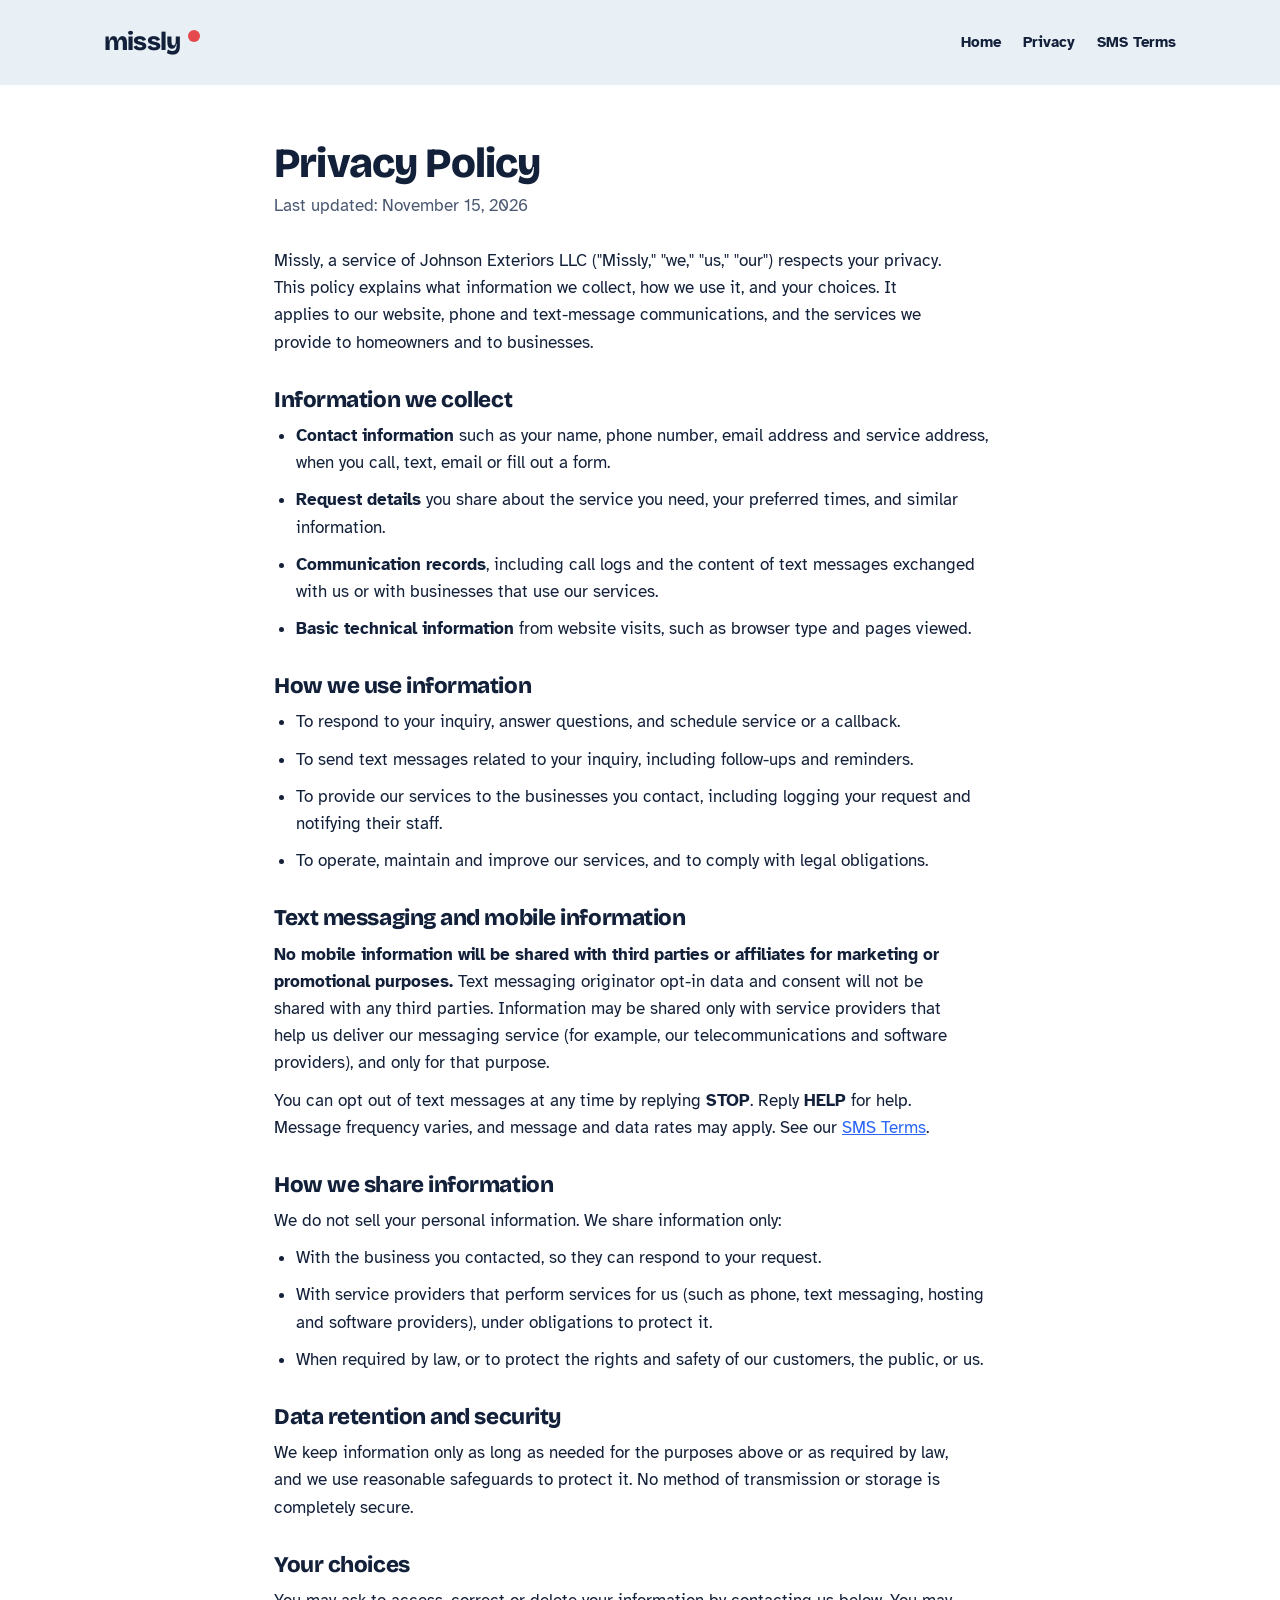
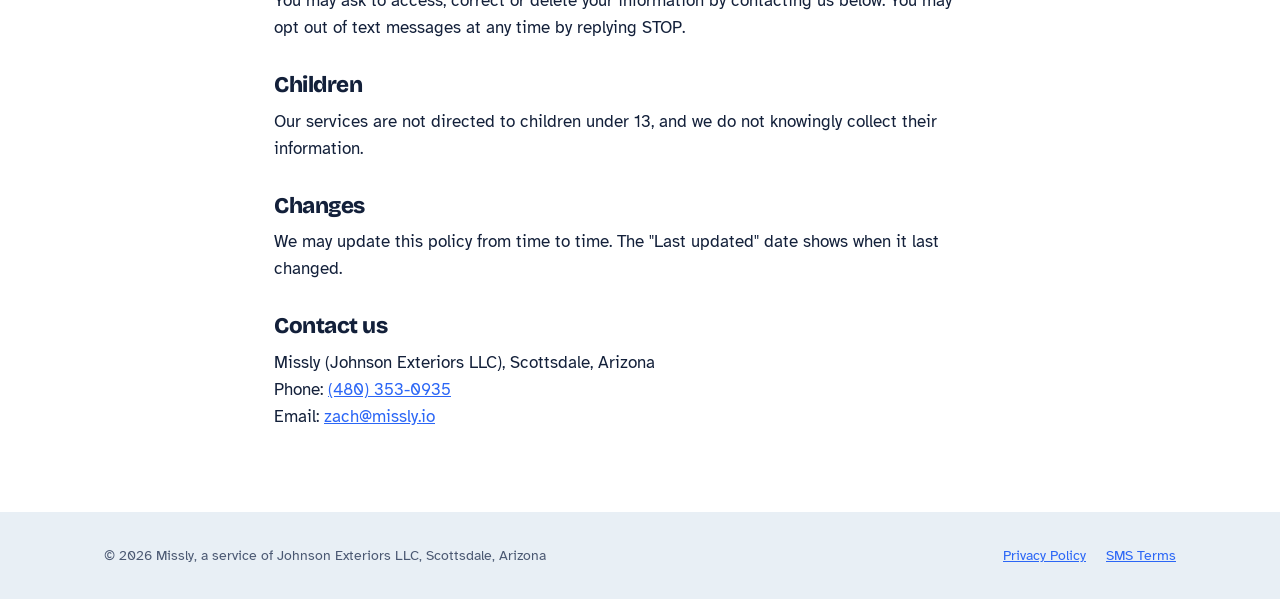
==== privacy.html @ 27883caa "Launch Missly site Co-Authored-By: Claude Opus 5.5 <noreply@anthropic.com> Claude-Session: https://c" ====
<!DOCTYPE html>
<html lang="en">
<head>
<meta charset="utf-8">
<meta name="viewport" content="width=device-width, initial-scale=1">
<title>Privacy Policy | Missly</title>
<link rel="preconnect" href="https://fonts.googleapis.com">
<link rel="preconnect" href="https://fonts.gstatic.com" crossorigin>
<link href="https://fonts.googleapis.com/css2?family=Atkinson+Hyperlegible:wght@400;700&family=Bricolage+Grotesque:opsz,wght@12..96,600;12..96,800&display=swap" rel="stylesheet">
<link rel="stylesheet" href="style.css">
</head>
<body>
<header class="site"><div class="wrap">
  <a class="logo" href="index.html" aria-label="Missly home">missly<i aria-hidden="true"></i></a>
  <nav><a href="index.html">Home</a><a href="privacy.html">Privacy</a><a href="terms.html">SMS Terms</a></nav>
</div></header>

<main class="legal"><div class="wrap">
  <h1>Privacy Policy</h1>
  <p class="updated">Last updated: November 15, 2026</p>

  <p>Missly, a service of Johnson Exteriors LLC ("Missly," "we," "us," "our") respects your privacy. This policy explains what information we collect, how we use it, and your choices. It applies to our website, phone and text-message communications, and the services we provide to homeowners and to businesses.</p>

  <h2>Information we collect</h2>
  <ul>
    <li><b>Contact information</b> such as your name, phone number, email address and service address, when you call, text, email or fill out a form.</li>
    <li><b>Request details</b> you share about the service you need, your preferred times, and similar information.</li>
    <li><b>Communication records</b>, including call logs and the content of text messages exchanged with us or with businesses that use our services.</li>
    <li><b>Basic technical information</b> from website visits, such as browser type and pages viewed.</li>
  </ul>

  <h2>How we use information</h2>
  <ul>
    <li>To respond to your inquiry, answer questions, and schedule service or a callback.</li>
    <li>To send text messages related to your inquiry, including follow-ups and reminders.</li>
    <li>To provide our services to the businesses you contact, including logging your request and notifying their staff.</li>
    <li>To operate, maintain and improve our services, and to comply with legal obligations.</li>
  </ul>

  <h2>Text messaging and mobile information</h2>
  <p><b>No mobile information will be shared with third parties or affiliates for marketing or promotional purposes.</b> Text messaging originator opt-in data and consent will not be shared with any third parties. Information may be shared only with service providers that help us deliver our messaging service (for example, our telecommunications and software providers), and only for that purpose.</p>
  <p>You can opt out of text messages at any time by replying <b>STOP</b>. Reply <b>HELP</b> for help. Message frequency varies, and message and data rates may apply. See our <a href="terms.html">SMS Terms</a>.</p>

  <h2>How we share information</h2>
  <p>We do not sell your personal information. We share information only:</p>
  <ul>
    <li>With the business you contacted, so they can respond to your request.</li>
    <li>With service providers that perform services for us (such as phone, text messaging, hosting and software providers), under obligations to protect it.</li>
    <li>When required by law, or to protect the rights and safety of our customers, the public, or us.</li>
  </ul>

  <h2>Data retention and security</h2>
  <p>We keep information only as long as needed for the purposes above or as required by law, and we use reasonable safeguards to protect it. No method of transmission or storage is completely secure.</p>

  <h2>Your choices</h2>
  <p>You may ask to access, correct or delete your information by contacting us below. You may opt out of text messages at any time by replying STOP.</p>

  <h2>Children</h2>
  <p>Our services are not directed to children under 13, and we do not knowingly collect their information.</p>

  <h2>Changes</h2>
  <p>We may update this policy from time to time. The "Last updated" date shows when it last changed.</p>

  <h2>Contact us</h2>
  <p>Missly (Johnson Exteriors LLC), Scottsdale, Arizona<br>
  Phone: <a href="tel:+14803530935">(480) 353-0935</a><br>
  Email: <a href="mailto:zach@missly.io">zach@missly.io</a></p>
</div></main>

<footer><div class="wrap">
  <p>&copy; 2026 Missly, a service of Johnson Exteriors LLC, Scottsdale, Arizona</p>
  <nav><a href="privacy.html">Privacy Policy</a><a href="terms.html">SMS Terms</a></nav>
</div></footer>
</body>
</html>
---- style.css ----
:root{
  --sky:#E8EFF5;
  --paper:#FFFFFF;
  --ink:#13203A;
  --ink-soft:#4A5872;
  --blue:#2B66F6;
  --red:#E5484D;
  --sun:#FFC23D;
  --line:#CBD6E2;
  --display:"Bricolage Grotesque",system-ui,sans-serif;
  --body:"Atkinson Hyperlegible",system-ui,sans-serif;
}
*{box-sizing:border-box;margin:0;padding:0}
html{scroll-behavior:smooth}
body{background:var(--sky);color:var(--ink);font:400 1.0625rem/1.6 var(--body);-webkit-font-smoothing:antialiased}
a{color:var(--blue)}
a:focus-visible,button:focus-visible,summary:focus-visible{outline:3px solid var(--blue);outline-offset:3px;border-radius:4px}
.wrap{max-width:1120px;margin:0 auto;padding:0 24px}
h1,h2,h3{font-family:var(--display);line-height:1.08;letter-spacing:-.02em}
h2{font-size:clamp(1.9rem,4vw,2.75rem);font-weight:800;margin-bottom:.5em}
h3{font-size:1.25rem;font-weight:700;margin-bottom:.35em}
p{max-width:62ch}

/* header */
.site{padding:22px 0}
.site .wrap{display:flex;align-items:center;justify-content:space-between;gap:16px}
.logo{font-family:var(--display);font-weight:800;font-size:1.6rem;color:var(--ink);text-decoration:none;letter-spacing:-.03em;display:inline-flex;align-items:center;gap:8px}
.logo i{width:12px;height:12px;border-radius:50%;background:var(--red);display:inline-block;transform:translateY(-6px)}
.site nav{display:flex;gap:22px}
.site nav a{color:var(--ink);text-decoration:none;font-weight:700;font-size:.95rem}
.site nav a:hover{color:var(--blue)}
@media(max-width:640px){.site nav a:not(.nav-cta){display:none}}

.btn{display:inline-block;background:var(--sun);color:var(--ink);font-weight:700;text-decoration:none;padding:14px 22px;border-radius:999px;border:2px solid var(--ink);box-shadow:3px 3px 0 var(--ink);transition:transform .12s,box-shadow .12s}
.btn:hover{transform:translate(-1px,-1px);box-shadow:4px 4px 0 var(--ink)}
.btn:active{transform:translate(2px,2px);box-shadow:1px 1px 0 var(--ink)}
.btn.small{padding:8px 16px;font-size:.95rem;box-shadow:2px 2px 0 var(--ink)}
.textlink{font-weight:700;margin-left:18px}

/* hero */
.hero{padding:40px 0 88px}
.hero .wrap{display:grid;grid-template-columns:1.1fr .9fr;gap:56px;align-items:center}
.hero h1{font-size:clamp(2.6rem,6.4vw,4.6rem);font-weight:800;letter-spacing:-.035em;margin-bottom:22px}
.hero .lede{font-size:1.2rem;color:var(--ink-soft);margin-bottom:32px;max-width:46ch}
.hero .fine{margin-top:18px;font-size:.95rem;color:var(--ink-soft)}
@media(max-width:860px){.hero .wrap{grid-template-columns:1fr;gap:48px}.phone{justify-self:center}}

/* phone */
.phone{width:min(340px,100%);background:var(--ink);border-radius:44px;padding:12px;box-shadow:0 30px 60px -20px rgba(19,32,58,.45)}
.screen{background:#F7F9FB;border-radius:34px;overflow:hidden;min-height:540px;display:flex;flex-direction:column}
.notch{width:110px;height:26px;background:var(--ink);border-radius:0 0 16px 16px;margin:0 auto}
.missed{margin:18px 14px 6px;background:var(--paper);border-radius:18px;padding:12px 14px;display:flex;gap:12px;align-items:center;box-shadow:0 1px 0 var(--line)}
.missed .ic{width:36px;height:36px;border-radius:10px;background:var(--red);display:grid;place-items:center;flex:none}
.missed b{display:block;font-size:.9rem}
.missed span{font-size:.85rem;color:var(--ink-soft)}
.thread-head{text-align:center;font-size:.8rem;color:var(--ink-soft);padding:14px 0 6px}
.thread-head strong{display:block;color:var(--ink);font-size:.95rem}
.thread{padding:6px 14px 18px;display:flex;flex-direction:column;gap:8px}
.bubble{max-width:82%;padding:9px 13px;border-radius:18px;font-size:.92rem;line-height:1.35}
.bubble.out{align-self:flex-end;background:var(--blue);color:#fff;border-bottom-right-radius:6px}
.bubble.in{align-self:flex-start;background:#E3E8EF;border-bottom-left-radius:6px}
.stamp{align-self:center;font-size:.72rem;color:var(--ink-soft);margin:2px 0}

/* one orchestrated load sequence */
@media (prefers-reduced-motion:no-preference){
  .seq{opacity:0;transform:translateY(8px);animation:pop .35s ease-out forwards}
  .seq.s1{animation-delay:.3s}.seq.s2{animation-delay:1.1s}.seq.s3{animation-delay:1.5s}
  .seq.s4{animation-delay:2.6s}.seq.s5{animation-delay:3.6s}.seq.s6{animation-delay:4.6s}
  @keyframes pop{to{opacity:1;transform:none}}
}

/* sections */
section{padding:88px 0}
section.light{background:var(--paper)}
.intro{color:var(--ink-soft);font-size:1.15rem;margin-bottom:48px}

/* how it works: real sequence */
.steps{list-style:none;display:grid;grid-template-columns:repeat(4,1fr);gap:28px;counter-reset:s;position:relative}
.steps::before{content:"";position:absolute;top:22px;left:22px;right:22px;height:2px;background:var(--line)}
.steps li{position:relative;counter-increment:s}
.steps li::before{content:counter(s);display:grid;place-items:center;width:46px;height:46px;border-radius:50%;background:var(--paper);border:2px solid var(--ink);font:800 1.15rem var(--display);margin-bottom:18px;position:relative}
.steps li:first-child::before{background:var(--red);border-color:var(--red);color:#fff}
.steps p{color:var(--ink-soft);font-size:1rem}
@media(max-width:860px){.steps{grid-template-columns:1fr 1fr}.steps::before{display:none}}
@media(max-width:520px){.steps{grid-template-columns:1fr}}

/* owner alert */
.alert-wrap{display:grid;grid-template-columns:1fr 1fr;gap:56px;align-items:center}
.alert{background:var(--sky);border-radius:22px;padding:22px;border:2px solid var(--ink)}
.alert .from{font-size:.85rem;color:var(--ink-soft);margin-bottom:10px}
.alert .msg{background:#E3E8EF;border-radius:18px;border-bottom-left-radius:6px;padding:14px 16px;font-size:.98rem;line-height:1.5}
.alert .msg b{display:block;margin-bottom:4px}
.checks{list-style:none;margin-top:22px}
.checks li{padding:10px 0 10px 34px;position:relative;border-top:1px solid var(--line)}
.checks li::before{content:"";position:absolute;left:4px;top:15px;width:16px;height:9px;border:solid var(--blue);border-width:0 0 3px 3px;transform:rotate(-45deg)}
@media(max-width:860px){.alert-wrap{grid-template-columns:1fr;gap:36px}}

/* pricing */
.price{display:grid;grid-template-columns:auto 1fr;gap:56px;align-items:start;background:var(--paper);border:2px solid var(--ink);border-radius:28px;padding:44px;box-shadow:6px 6px 0 var(--ink)}
.price .amt{font-family:var(--display);font-weight:800;font-size:clamp(3.5rem,9vw,5.5rem);line-height:1;letter-spacing:-.04em}
.price .per{font-size:1.1rem;color:var(--ink-soft);margin:6px 0 24px}
.price ul{list-style:none}
.price li{padding:12px 0;border-bottom:1px solid var(--line)}
.price li:last-child{border:0}
@media(max-width:760px){.price{grid-template-columns:1fr;gap:28px;padding:28px}}

/* faq */
.faq{max-width:760px}
.faq details{border-bottom:1px solid var(--line);padding:18px 0}
.faq summary{font:700 1.15rem var(--display);cursor:pointer;list-style:none;display:flex;justify-content:space-between;gap:16px}
.faq summary::-webkit-details-marker{display:none}
.faq summary::after{content:"+";font-size:1.5rem;line-height:1;color:var(--blue);transition:transform .2s}
.faq details[open] summary::after{transform:rotate(45deg)}
.faq details p{margin-top:10px;color:var(--ink-soft)}

/* contact */
.contact{background:var(--ink);color:#fff}
.contact h2{color:#fff}
.contact .intro{color:#B9C4D6}
.contact-lines{display:flex;flex-wrap:wrap;gap:16px 40px;margin-top:28px;font-size:1.1rem}
.contact-lines a{color:var(--sun);font-weight:700}
.contact-lines span{display:block;font-size:.85rem;color:#B9C4D6}

footer{padding:32px 0;font-size:.9rem;color:var(--ink-soft)}
footer .wrap{display:flex;flex-wrap:wrap;gap:12px 24px;justify-content:space-between}
footer nav{display:flex;gap:20px}

/* legal pages */
.legal{background:var(--paper);padding:56px 0 72px}
.legal .wrap{max-width:780px}
.legal h1{font-size:2.6rem;font-weight:800;margin-bottom:6px}
.legal .updated{color:var(--ink-soft);margin-bottom:28px}
.legal h2{font-size:1.4rem;margin:32px 0 10px}
.legal p,.legal li{margin-bottom:10px}
.legal ul{padding-left:22px}
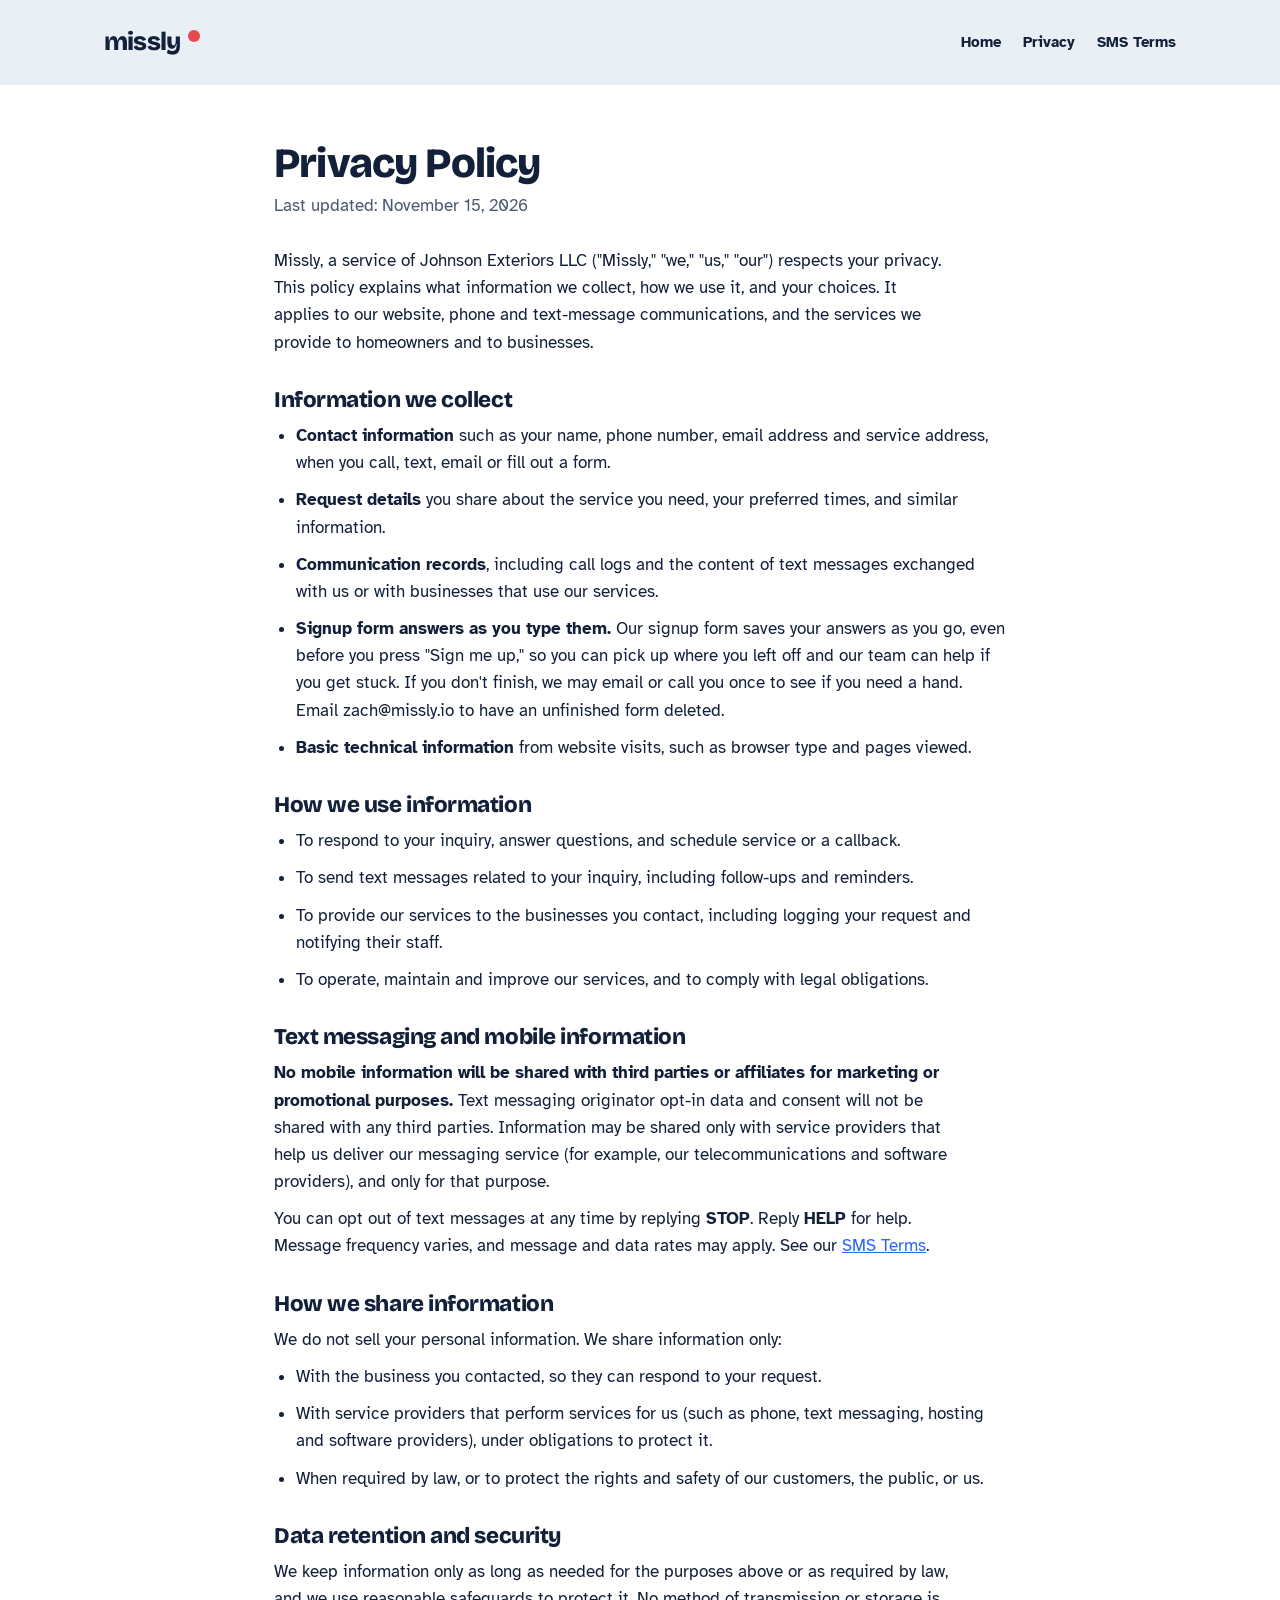
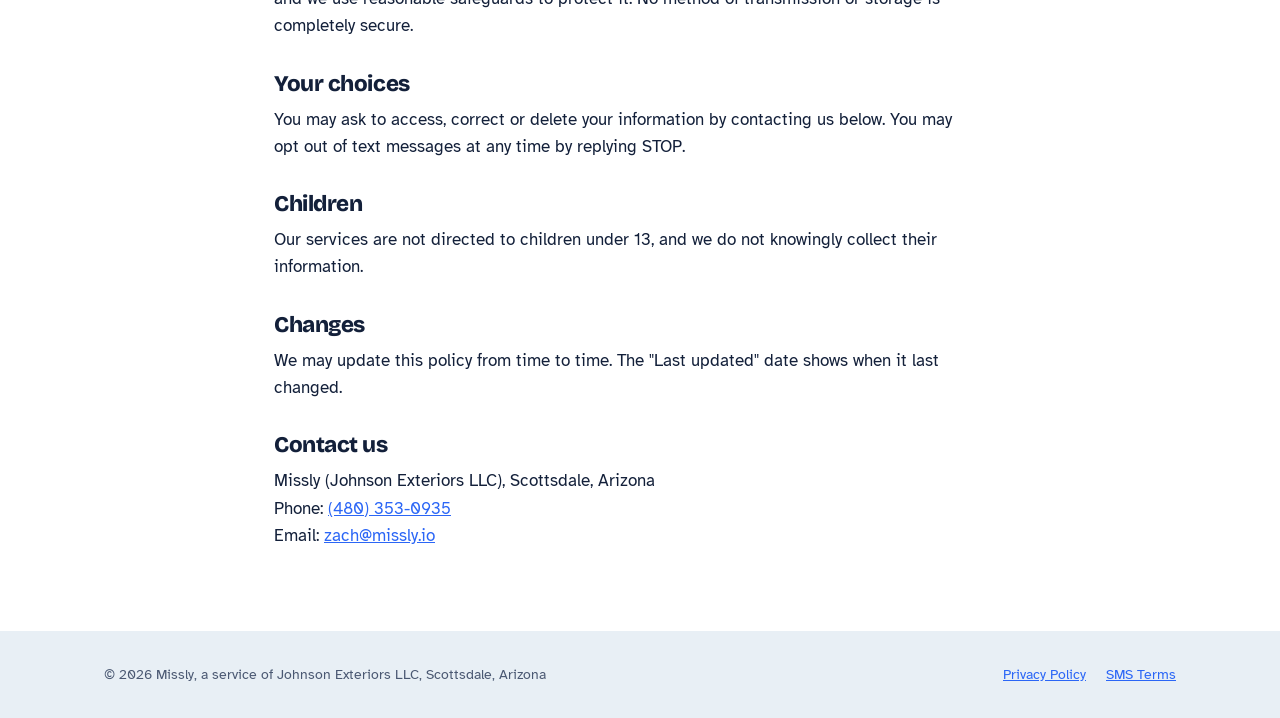
==== commit 73698ab4: "Save signup progress as visitors type, with disclosure Co-Authored-By: Claude Opus 5.5 <noreply@anth" ====
--- a/privacy.html
+++ b/privacy.html
@@ -26,6 +26,7 @@
     <li><b>Contact information</b> such as your name, phone number, email address and service address, when you call, text, email or fill out a form.</li>
     <li><b>Request details</b> you share about the service you need, your preferred times, and similar information.</li>
     <li><b>Communication records</b>, including call logs and the content of text messages exchanged with us or with businesses that use our services.</li>
+    <li><b>Signup form answers as you type them.</b> Our signup form saves your answers as you go, even before you press "Sign me up," so you can pick up where you left off and our team can help if you get stuck. If you don't finish, we may email or call you once to see if you need a hand. Email zach@missly.io to have an unfinished form deleted.</li>
     <li><b>Basic technical information</b> from website visits, such as browser type and pages viewed.</li>
   </ul>
 
--- a/style.css
+++ b/style.css
@@ -133,3 +133,151 @@
 .legal h2{font-size:1.4rem;margin:32px 0 10px}
 .legal p,.legal li{margin-bottom:10px}
 .legal ul{padding-left:22px}
+
+/* ---------- interactive demo ---------- */
+.try-wrap{display:grid;grid-template-columns:minmax(0,1fr) 340px;gap:56px;align-items:start}
+.try-copy .intro{margin-bottom:28px}
+.field{display:block;font-weight:700;font-size:.95rem;margin-bottom:10px}
+.field input,.field select,.field textarea{display:block;width:100%;margin-top:6px;font:400 1.05rem var(--body);color:var(--ink);background:var(--paper);border:2px solid var(--ink);border-radius:12px;padding:12px 14px}
+.field textarea{min-height:96px;resize:vertical}
+.field input:focus,.field select:focus,.field textarea:focus{outline:3px solid var(--blue);outline-offset:2px}
+.field .hint{display:block;font-weight:400;font-size:.88rem;color:var(--ink-soft);margin-top:4px}
+.fine{font-size:.9rem;color:var(--ink-soft)}
+.owner-alert{margin-top:28px;background:var(--paper);border:2px solid var(--ink);border-radius:22px;padding:20px;box-shadow:4px 4px 0 var(--ink)}
+.owner-alert .from{font-size:.85rem;color:var(--ink-soft);margin-bottom:10px}
+.owner-alert .msg{background:#E3E8EF;border-radius:18px;border-bottom-left-radius:6px;padding:14px 16px;font-size:.95rem;line-height:1.5;white-space:pre-line;margin-bottom:18px}
+.demo-phone{width:340px;max-width:100%}
+.demo-phone .screen{position:relative;height:560px}
+.demo-view{flex:1;display:flex;flex-direction:column;min-height:0}
+.demo-view[hidden]{display:none}
+#view-dial,#view-calling{align-items:center;justify-content:center;text-align:center;padding:24px}
+.dial-name{font:800 1.5rem var(--display);letter-spacing:-.02em;margin-bottom:4px}
+.dial-num,.call-status{color:var(--ink-soft)}
+.call-btn,.end-btn{width:72px;height:72px;border-radius:50%;border:0;display:grid;place-items:center;margin-top:48px}
+.call-btn{background:#22B14C;cursor:pointer}
+.call-btn:hover{filter:brightness(1.08)}
+.end-btn{background:var(--red);margin-top:auto}
+.dial-hint{margin-top:12px;font-size:.9rem;color:var(--ink-soft)}
+.ring{display:flex;gap:8px;margin:40px 0}
+.ring span{width:10px;height:10px;border-radius:50%;background:var(--blue);opacity:.25}
+@media (prefers-reduced-motion:no-preference){.ring span{animation:ring 1.2s infinite}.ring span:nth-child(2){animation-delay:.2s}.ring span:nth-child(3){animation-delay:.4s}
+@keyframes ring{40%{opacity:1;transform:scale(1.3)}}}
+.ring.off span{animation:none;opacity:.15}
+.voice{background:var(--paper);border:1px solid var(--line);border-radius:14px;padding:12px 14px;font-size:.9rem;line-height:1.4;max-width:250px}
+.demo-thread{flex:1;overflow-y:auto;min-height:0}
+.typing{align-self:flex-start;background:#E3E8EF;border-radius:18px;padding:10px 14px;display:flex;gap:4px}
+.typing i{width:6px;height:6px;border-radius:50%;background:var(--ink-soft);opacity:.5}
+@media (prefers-reduced-motion:no-preference){.typing i{animation:ring 1s infinite}.typing i:nth-child(2){animation-delay:.15s}.typing i:nth-child(3){animation-delay:.3s}}
+.chips{display:flex;flex-wrap:wrap;gap:6px;padding:0 12px 8px;justify-content:flex-end}
+.chips button{font:700 .82rem var(--body);color:var(--blue);background:var(--paper);border:1.5px solid var(--blue);border-radius:999px;padding:6px 11px;cursor:pointer;text-align:left}
+.chips button:hover{background:#EDF2FF}
+.compose{display:flex;gap:8px;padding:10px 12px 14px;border-top:1px solid var(--line);background:var(--paper)}
+.compose input{flex:1;min-width:0;border:1px solid var(--line);border-radius:999px;padding:9px 14px;font:400 .95rem var(--body)}
+.compose button{width:38px;height:38px;border-radius:50%;border:0;background:var(--blue);display:grid;place-items:center;cursor:pointer;flex:none}
+.compose input:disabled,.compose button:disabled{opacity:.45;cursor:default}
+.restart{background:none;border:0;color:var(--blue);font:700 1rem var(--body);cursor:pointer;margin:20px 0 0;text-decoration:underline}
+@media(max-width:860px){.try-wrap{grid-template-columns:minmax(0,1fr);gap:40px}.demo-phone{justify-self:center}}
+
+/* ---------- signup ---------- */
+.signup{padding:24px 0 88px}
+.signup-wrap{display:grid;grid-template-columns:300px minmax(0,1fr);gap:56px;align-items:start}
+.signup-side h1{font-size:clamp(2.4rem,5vw,3.4rem);font-weight:800;letter-spacing:-.035em;margin-bottom:12px}
+.signup-side>p{color:var(--ink-soft);margin-bottom:28px}
+.progress{list-style:none;margin-bottom:28px;counter-reset:p}
+.progress li{counter-increment:p;display:flex;align-items:center;gap:12px;padding:10px 0;color:var(--ink-soft);font-weight:700}
+.progress li::before{content:counter(p);display:grid;place-items:center;width:32px;height:32px;border-radius:50%;border:2px solid var(--line);background:var(--paper);font:800 .95rem var(--display);flex:none}
+.progress li.current{color:var(--ink)}
+.progress li.current::before{border-color:var(--ink);background:var(--sun)}
+.progress li.done::before{content:"\2713";background:var(--blue);border-color:var(--blue);color:#fff}
+.signup-card{background:var(--paper);border:2px solid var(--ink);border-radius:28px;padding:40px;box-shadow:6px 6px 0 var(--ink)}
+.signup-card fieldset{border:0}
+.signup-card legend{font:800 1.9rem var(--display);letter-spacing:-.02em;margin-bottom:24px}
+.signup-card .field{margin-bottom:22px}
+.opt{font-weight:400;color:var(--ink-soft)}
+.field [aria-invalid="true"]{border-color:var(--red);background:#FFF5F5}
+.hp{position:absolute;left:-9999px;width:1px;height:1px;opacity:0}
+.review{display:grid;grid-template-columns:minmax(120px,180px) minmax(0,1fr);gap:10px 20px;margin-bottom:28px;padding-bottom:20px;border-bottom:1px solid var(--line)}
+.review dt{color:var(--ink-soft);font-size:.95rem}
+.review dd{font-weight:700;overflow-wrap:anywhere}
+.review .back{grid-column:1/-1;justify-self:start}
+.agree{display:flex;gap:12px;align-items:flex-start;margin:6px 0 28px;font-size:.98rem}
+.agree input{width:22px;height:22px;margin-top:2px;flex:none;accent-color:var(--blue)}
+.next-steps{background:var(--sky);border-radius:18px;padding:22px 24px}
+.next-steps ol{padding-left:20px;color:var(--ink-soft)}
+.next-steps li{margin-bottom:6px}
+.form-error{margin-top:20px;background:#FFF0F0;border:2px solid var(--red);border-radius:14px;padding:12px 16px;color:#8A1C1F;font-weight:700}
+.nav-row{display:flex;justify-content:space-between;align-items:center;margin-top:28px;gap:16px}
+.nav-row .btn{margin-left:auto;font-size:1.05rem;cursor:pointer;font-family:var(--body)}
+.nav-row .btn:disabled{opacity:.6;cursor:wait}
+.back{background:none;border:0;font:700 1rem var(--body);color:var(--blue);cursor:pointer;text-decoration:underline;padding:8px 0}
+.done h2{margin-bottom:12px}
+.done p{margin-bottom:16px}
+@media(max-width:860px){.signup-wrap{grid-template-columns:minmax(0,1fr);gap:28px}.progress{display:flex;gap:8px}.progress li{font-size:0;padding:0}.progress li::before{font-size:.95rem}.signup-card{padding:26px 22px}.review{grid-template-columns:1fr}.review dd{margin-bottom:8px}}
+
+/* ---------- setup guide ---------- */
+.setup{padding:24px 0 88px}
+.setup-wrap{max-width:760px}
+.setup h1{font-size:clamp(2.2rem,5.5vw,3.4rem);font-weight:800;letter-spacing:-.035em;margin-bottom:14px}
+.setup .lede{font-size:1.15rem;color:var(--ink-soft);margin-bottom:28px}
+.number-card{background:var(--paper);border:2px solid var(--ink);border-radius:22px;padding:22px 24px;box-shadow:5px 5px 0 var(--ink);margin-bottom:40px;display:flex;flex-direction:column;gap:4px}
+.number-card strong{font:800 clamp(2rem,6vw,2.6rem) var(--display);letter-spacing:-.02em}
+.number-card .label{font-size:.92rem;color:var(--ink-soft)}
+.guide{list-style:none;counter-reset:g}
+.guide>li{counter-increment:g;position:relative;padding:0 0 36px 64px}
+.guide>li::before{content:counter(g);position:absolute;left:0;top:0;width:44px;height:44px;border-radius:50%;display:grid;place-items:center;background:var(--sun);border:2px solid var(--ink);font:800 1.15rem var(--display)}
+.guide>li::after{content:"";position:absolute;left:21px;top:50px;bottom:8px;width:2px;background:var(--line)}
+.guide>li:last-child::after{display:none}
+.guide h2{font-size:1.5rem;margin:6px 0 10px}
+.guide p{margin-bottom:12px}
+.guide li.locked{opacity:.4;pointer-events:none}
+.guide li.locked::before{background:var(--paper)}
+.carriers{display:flex;flex-wrap:wrap;gap:10px;margin-top:14px}
+.carriers button{font:700 1rem var(--body);color:var(--ink);background:var(--paper);border:2px solid var(--ink);border-radius:999px;padding:10px 18px;cursor:pointer}
+.carriers button[aria-checked="true"]{background:var(--ink);color:#fff}
+.code-row{display:flex;flex-wrap:wrap;align-items:center;gap:12px;margin:8px 0 16px}
+.code-row code{font:800 clamp(1.5rem,5.5vw,2.1rem)/1.2 ui-monospace,Menlo,Consolas,monospace;background:var(--paper);border:2px dashed var(--blue);border-radius:14px;padding:12px 16px;letter-spacing:.02em;overflow-wrap:anywhere}
+.copy{font:700 1rem var(--body);background:var(--blue);color:#fff;border:0;border-radius:999px;padding:10px 18px;cursor:pointer}
+.plain{padding-left:20px;margin-bottom:12px}
+.plain li{margin-bottom:8px}
+.tips{background:var(--paper);border-radius:14px;padding:12px 16px;margin-top:8px}
+.tips summary{font-weight:700;cursor:pointer}
+.tips ul{margin-top:10px}
+.done-msg{background:#E9F8EF;border:2px solid #22B14C;border-radius:14px;padding:12px 16px;font-weight:700;max-width:60ch}
+#done-btn{cursor:pointer;font-family:var(--body);font-size:1.05rem}
+@media(max-width:520px){.guide>li{padding-left:56px}}
+
+.chips button.ghost{color:var(--ink-soft);border-color:var(--line);border-style:dashed;background:#F7F9FB}
+.chips button.ghost:hover{background:#EEF2F6}
+.stamp.gap{display:flex;align-items:center;gap:8px;width:100%;font-weight:700;color:var(--ink);margin:10px 0 4px}
+.stamp.gap::before,.stamp.gap::after{content:"";flex:1;border-top:1px dashed var(--line)}
+.stamp.why{font-style:italic;max-width:90%;text-align:center}
+
+/* when customers go quiet */
+.quiet-steps{list-style:none;display:grid;grid-template-columns:repeat(4,minmax(0,1fr));gap:18px;counter-reset:q;margin-top:8px}
+.quiet-steps li{background:var(--paper);border:2px solid var(--ink);border-radius:20px;padding:20px 18px;position:relative}
+.quiet-steps .when{display:inline-block;font:800 .85rem var(--display);background:var(--sky);border-radius:999px;padding:4px 10px;margin-bottom:12px}
+.quiet-steps li:last-child{background:var(--sun)}
+.quiet-steps li:last-child .when{background:var(--paper)}
+.quiet-steps .msg{background:var(--blue);color:#fff;border-radius:16px;border-bottom-right-radius:5px;padding:9px 12px;font-size:.92rem;line-height:1.35;margin:4px 0 10px}
+.quiet-steps p{font-size:.95rem;color:var(--ink-soft)}
+.quiet-steps li:last-child p{color:var(--ink)}
+@media(max-width:900px){.quiet-steps{grid-template-columns:1fr 1fr}}
+@media(max-width:520px){.quiet-steps{grid-template-columns:1fr}}
+
+/* the "upsell me" joke */
+.upsell{margin-top:22px;display:flex;flex-wrap:wrap;align-items:center;gap:14px 24px;background:var(--paper);border:2px dashed var(--ink);border-radius:22px;padding:22px 26px}
+.upsell>div{flex:1;min-width:220px}
+.upsell h3{margin-bottom:4px}
+.upsell p{color:var(--ink-soft)}
+.ghost-btn{background:var(--paper);cursor:pointer;font-family:var(--body);font-size:1rem}
+.upsell-msg{flex-basis:100%;font-weight:700;color:var(--ink)!important}
+
+/* industry picker */
+.ind-row{display:flex;flex-wrap:wrap;align-items:center;gap:8px 10px;margin-bottom:22px}
+.ind-label{font-weight:700;font-size:.95rem;color:var(--ink-soft)}
+.ind-pick{display:flex;flex-wrap:wrap;gap:6px}
+.ind-pick button{font:700 .92rem var(--body);color:var(--ink);background:var(--paper);border:2px solid var(--ink);border-radius:999px;padding:7px 14px;cursor:pointer;transition:background .12s,color .12s}
+.ind-pick button:hover{background:#EDF2FF}
+.ind-pick button[aria-pressed="true"]{background:var(--ink);color:#fff}
+.try-copy .ind-row{margin:4px 0 14px}
+@media (prefers-reduced-motion:reduce){.ind-pick button{transition:none}}
